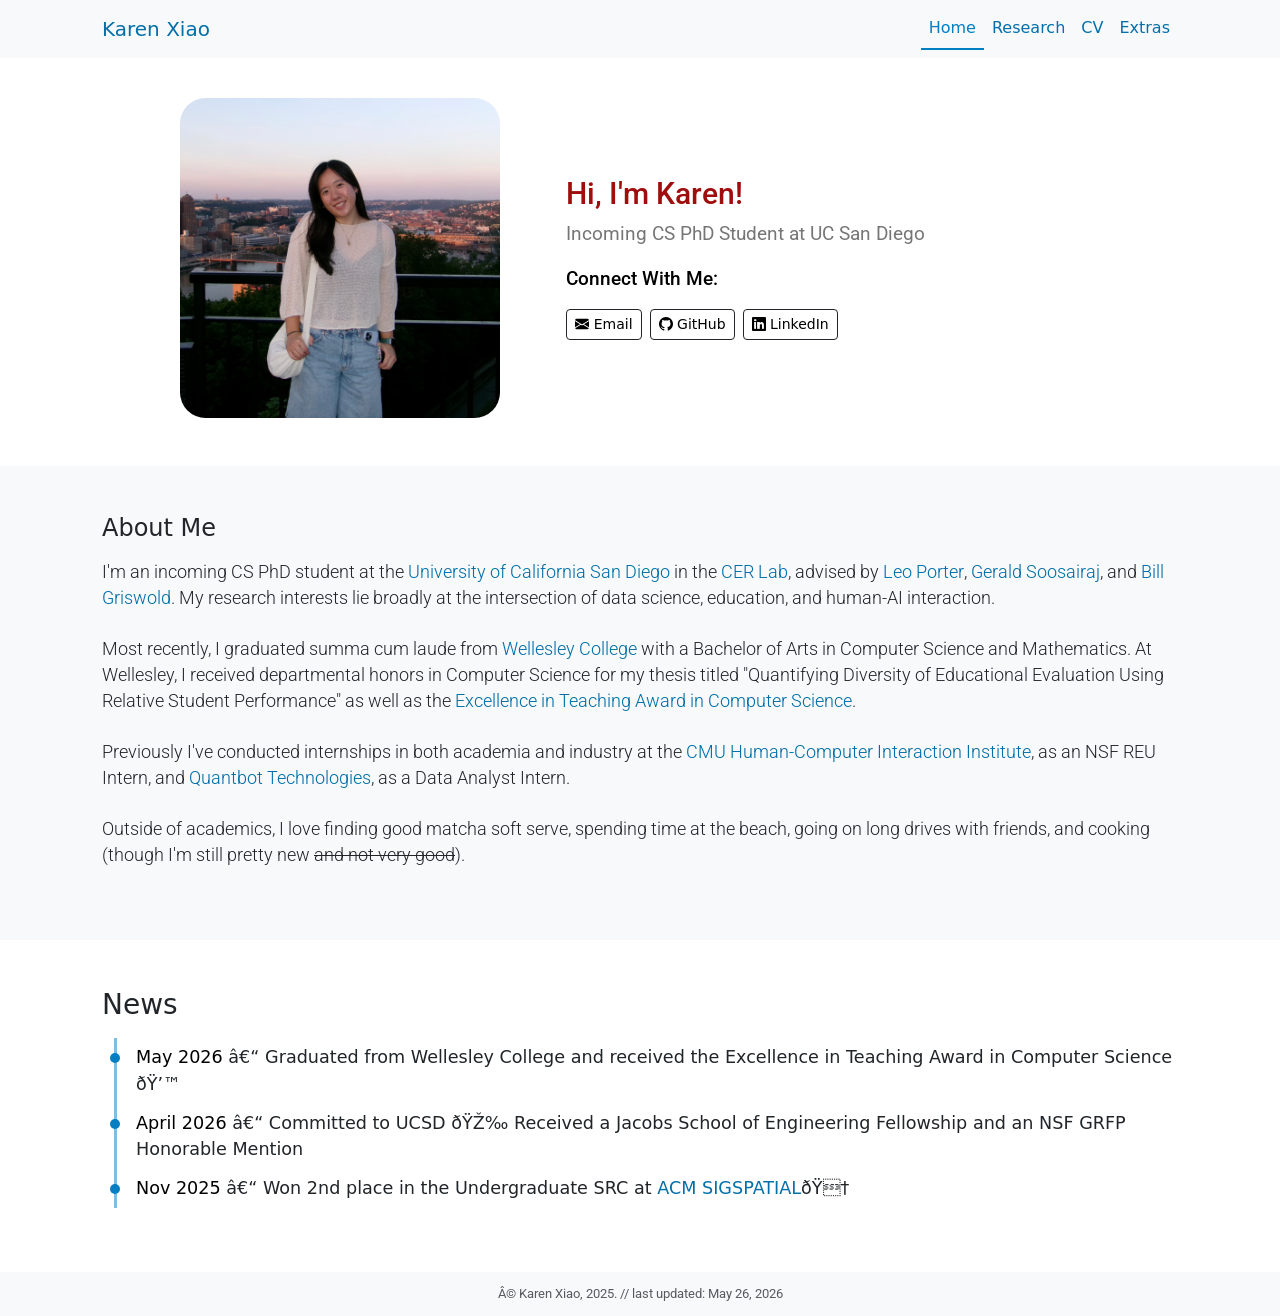
==== index.html @ 6098727d "add photo gallery page" ====
<html lang="en">
    <head>
        <meta name="viewport" content="width=device-width, initial-scale=1">
        <title>Karen Xiao</title>
        <link href="styles.css" rel="stylesheet"/>
        <link rel="icon" href="images/KX.png" type="image/svg+xml">
        <link rel="preconnect" href="https://fonts.googleapis.com">
        <link rel="preconnect" href="https://fonts.gstatic.com" crossorigin>
        <link href="https://fonts.googleapis.com/css2?family=Roboto:ital,wght@0,100..900;1,100..900&display=swap" rel="stylesheet">  
        <link href="https://cdn.jsdelivr.net/npm/bootstrap@5.3.3/dist/css/bootstrap.min.css" rel="stylesheet" integrity="sha384-QWTKZyjpPEjISv5WaRU9OFeRpok6YctnYmDr5pNlyT2bRjXh0JMhjY6hW+ALEwIH" crossorigin="anonymous">
        <link href="https://cdn.jsdelivr.net/npm/bootstrap-icons@1.8.1/font/bootstrap-icons.css" rel="stylesheet" />
    </head>

    <body>
        <main>
            <!-- Navigation -->
            <nav class="navbar navbar-expand-lg navbar-light bg-light fixed-top">
                <div class="container">
                    <a class="navbar-brand" href="index.html">Karen Xiao</a>
                    <button class="navbar-toggler" type="button" data-bs-toggle="collapse" data-bs-target="#navbarSupportedContent" aria-controls="navbarSupportedContent" aria-expanded="false" aria-label="Toggle navigation"><span class="navbar-toggler-icon"></span></button>
                    <div class="collapse navbar-collapse" id="navbarSupportedContent">
                        <ul class="navbar-nav ms-auto mb-2 mb-lg-0">
                            <li class="nav-item"><a class="nav-link active" href="index.html">Home</a></li>
                            <li class="nav-item"><a class="nav-link" href="research.html">Research</a></li>
                            <li class="nav-item"><a class="nav-link" href="CV.html">CV</a></li>
                            <li class="nav-item"><a class="nav-link" href="gallery.html">Extras</a></li>
                        </ul>
                    </div>
                </div>
            </nav>

            <!-- Header-->
            <header class="py-5">
                <div class="container px-5">
                    <div class="row align-items-center">
                        <div class="col-xl-5">
                            <!-- Replace this div with your own photo -->
                            <div class="bg-gradient-primary-to-secondary d-flex justify-content-center">
                                <img src="images/profile-pic.jpg" class="profile pl-2" alt="photo of karen xiao">
                            </div>
                        </div>
                        <div class="col-xl-7">
                            <!-- Header text content-->
                            <div class="text-center text-xl-start py-5">
                                <!-- <div class="tagline">Hello World, my name is</div> -->
                                <!-- <h3 class="introduction mt-2">This is my personal website</h3> -->
                                <h1><span class="title">Hi, I'm Karen!</span></h1>
                                <p><span class="subtitle">Incoming CS PhD Student at UC San Diego</span></p>

                                <p><span class="subtitle" style="color:black; font-weight: 500;">Connect With Me:</span></p>
                                <div class="d-flex gap-2 justify-content-center justify-content-xl-start">
                                    <a class="btn btn-outline-dark btn-sm" href="mailto:kx100@wellesley.edu"><i class="bi bi-envelope-fill"></i>  Email</a>
                                    <a class="btn btn-outline-dark btn-sm" href="https://github.com/xiaokaren" target="_blank" rel="noopener"><i class="bi bi-github"></i>  GitHub</a>
                                    <a class="btn btn-outline-dark btn-sm" href="https://linkedin.com/in/karen-l-xiao" target="_blank" rel="noopener"><i class="bi bi-linkedin"></i>  LinkedIn</a>
                                </div>
                            </div>
                        </div>
                        
                    </div>
                
                </div>

            </header>

            <!-- About Section-->
            <section class="bg-light py-5">
                <div class="container text-left">
                    <h4 class="mb-3">About Me</h4>
                    <p class="lead fw-light mb-4">I'm an incoming CS PhD student at the 
                        <a href="https://cse.ucsd.edu/" target="_blank">University of California San Diego</a> in the 
                        <a href="https://sites.google.com/ucsd.edu/cs-ed-research-group/home" target="_blank">CER Lab</a>, 
                        advised by <a href="https://leoporter.ucsd.edu/" target="_blank">Leo Porter</a>, 
                        <a href="https://geraldsoosairaj.github.io/" target="_blank">Gerald Soosairaj</a>, 
                        and <a href="https://cseweb.ucsd.edu/~wgg/" target="_blank">Bill Griswold</a>. 
                        My research interests lie broadly at the intersection of data science, education, 
                        and human-AI interaction.</p>

                    <p class="lead fw-light mb-4">Most recently, I graduated summa cum laude from 
                        <a href="https://www.wellesley.edu/" target="_blank">Wellesley College</a> with a Bachelor of Arts 
                        in Computer Science and Mathematics. At Wellesley, I received departmental honors in Computer Science
                        for my thesis titled "Quantifying Diversity of Educational Evaluation Using Relative Student Performance" as well as the 
                        <a href="https://www.wellesley.edu/news-events/commencement/student-prizes" target="_blank">
                            Excellence in Teaching Award in Computer Science</a>.
                    </p>

                    <p class="lead fw-light mb-4">Previously I've conducted internships in both academia and industry at the 
                        <a href="https://hcii.cmu.edu/" target="_blank">CMU Human-Computer Interaction Institute</a>, as an NSF REU Intern,
                        and <a href="https://www.quantbot.com/" target="_blank">Quantbot Technologies</a>, as a Data Analyst Intern.</p>

                    <p class="lead fw-light mb-4">Outside of academics, I love finding good matcha soft serve, spending time at the beach, 
                        going on long drives with friends, and cooking (though I'm still pretty new <span class='text-decoration-line-through'>and not very good</span>).</p>
                </div>
            </section>

            <!-- News Section -->
            <section class="py-5">
                <div class="container text-left">
                    <h3 class="mb-3">News</h3>
                    <ul class="news-list lead fw-light">
                        <li><span class="news-dot"></span><span><span class="dates">May 2026</span> – Graduated from Wellesley College and received the Excellence in Teaching Award in Computer Science 💙</span></li> 
                        <li><span class="news-dot"></span><span><span class="dates">April 2026</span> – Committed to UCSD 🎉 Received a Jacobs School of Engineering Fellowship and an NSF GRFP Honorable Mention</span></li>
                        <li><span class="news-dot"></span><span><span class="dates">Nov 2025</span> – Won 2nd place in the Undergraduate SRC at <a href="https://sigspatial2025.sigspatial.org/">ACM SIGSPATIAL</a>🏆</span></li>
                    </ul>
                </div>
            </section>
        </main>

        <footer>
            <p><span class="text-muted">© Karen Xiao, 2025. // last updated: May 26, 2026</span></p>
        </footer>

        <script src="https://cdn.jsdelivr.net/npm/bootstrap@5.3.3/dist/js/bootstrap.bundle.min.js" integrity="sha384-YvpcrYf0tY3lHB60NNkmXc5s9fDVZLESaAA55NDzOxhy9GkcIdslK1eN7N6jIeHz" crossorigin="anonymous"></script>
    </body>
</html>
---- styles.css ----
body{
  font-family: "Roboto", sans-serif;
  padding-top: 50px;
  margin: 0 0px;
}

.container {
  max-width: 1100px !important;
}

.tagline {
  color: #000000;
  border-radius: 0.375rem;
  display: inline-block;
  padding: 5px;
}

.introduction {
  font-weight: 200;
}

.subtitle{
  font-size: 1.2rem;
  color: #767676;
}

.title{
  font-family: "Roboto", sans-serif;  
  color: #9f0d0d;
  font-size: 30px;
}

p {
  font-family: "Roboto", sans-serif;
  font-size: 1.1rem !important;
}

.accent{
  font-family: "Roboto", sans-serif;
  color: #027fc2;
}

.profile {
  position: relative;
  height: 30vw;
  border-radius: 2vw;
  max-height: 20rem;
  max-width: 20rem;
}

.btn-primary {
  background-color: #027fc2 !important;
  border-color: #027fc2 !important;
  color: white !important;
}

.btn-primary:hover {
  background-color: #026fa9 !important;
  color: white !important;
}

.btn-outline-dark:hover {
  background-color: #027fc2  !important; 
  border-color: #027fc2  !important;
  color: white !important;
}

.btn-outline-dark {
  color: black !important;
}

a {
  color: #026fa9 !important;
  text-decoration: none !important;
  transition: color 0.2s ease;
  font-weight: 310;
}

a:hover {
  color: #026fa9 !important;
}

.nav-link.active {
  color: #027fc2 !important;
  border-bottom: 2px solid #027fc2 ;
}

.news-list {
  list-style: none;
  padding-left: 0.5rem;
}

.news-list li {
  display: flex;
  gap: 1rem;
  align-items: baseline;
  padding: 0.4rem 0;
  position: relative;
  font-size: 1.1rem;
}

.news-dot {
  width: 10px;
  height: 10px;
  min-width: 10px;
  background-color: #027fc2;
  border-radius: 50%;
  margin-top: 6px;
  position: relative;
  z-index: 1;
}

.news-list li::before {
  content: "";
  position: absolute;
  top: 0;
  bottom: 0;
  width: 3px;
  left: 3.5px;
  background-color: #027fc2;
  opacity: 0.5;
}

.dates {
  color: #000000 !important;
  font-weight: 500;
}

/* FOOTER */

footer {
    text-align: center;
    padding: 12px;
    background-color: #f8f9fa;
    color: white;
  }
  
footer p {
  margin: 0px 0;
  font-size: 13px !important;
  color: #000000;
}

.pub-card {
  padding: 1rem 1.25rem;
  border: 0.5px solid #e0e0e0;
  border-radius: 12px;
  border-left: 3px solid #027fc2;
  background-color: #ffffff;
  transition: box-shadow 0.2s ease, transform 0.2s ease;
}

.pub-card:hover {
  box-shadow: 0 4px 16px rgba(2, 127, 194, 0.12);
  transform: translateY(-2px);
}

.pub-title {
  font-weight: 500;
  font-size: 0.95rem;
  color: #000;
  margin-bottom: 4px;
}

.pub-authors {
  font-size: 0.82rem;
  color: #555;
  margin-bottom: 2px;
}

.pub-venue {
  font-size: 0.82rem;
  font-style: italic;
  color: #027fc2;
  margin-bottom: 6px;
}

.pub-card .btn-sm {
  font-size: 0.75rem;
  border-radius: 20px;
  padding: 2px 10px;
}

/* Map */
#map {
  width: 100%;
  height: 480px;
  border-radius: 12px;
  border: 0.5px solid #e0e0e0;
  z-index: 1;
}

.map-legend-item {
  display: flex;
  align-items: center;
  gap: 6px;
  font-size: 0.85rem;
  color: #555;
}

.map-dot {
  width: 12px;
  height: 12px;
  border-radius: 50%;
  display: inline-block;
  border: 2px solid white;
  box-shadow: 0 1px 3px rgba(0,0,0,0.2);
}

.map-dot.lived { background: #027fc2; }
.map-dot.visited { background: #5DCAA5; }

.map-stat {
  background: var(--color-background-secondary, #f8f9fa);
  border: 0.5px solid #e0e0e0;
  border-radius: 12px;
  padding: 0.9rem 1rem;
  text-align: center;
}

.map-stat-number {
  font-size: 1.6rem;
  font-weight: 500;
  color: #027fc2;
}

.map-stat-label {
  font-size: 0.78rem;
  color: #767676;
}

.leaflet-popup-content-wrapper {
  border-radius: 16px !important;
  box-shadow: 0 8px 24px rgba(0,0,0,0.12) !important;
  border: none !important;
  padding: 0 !important;
  overflow: hidden;
}

.leaflet-popup-content {
  margin: 0 !important;
  width: auto !important;
}

.leaflet-popup-tip {
  background: white !important;
}

.map-popup {
  font-family: "Roboto", sans-serif;
  min-width: 200px;
}

.map-popup-header {
  background: #027fc2;
  color: white;
  padding: 10px 14px;
}

.map-popup-title {
  font-size: 0.95rem;
  font-weight: 500;
  margin: 0;
}

.map-popup-note {
  font-size: 0.75rem;
  opacity: 0.85;
  margin-top: 2px;
}

.map-popup-body {
  padding: 10px 12px;
}

.map-popup-thumbs {
  display: flex;
  gap: 6px;
  flex-wrap: wrap;
}

.map-thumb {
  width: 64px;
  height: 64px;
  object-fit: cover;
  border-radius: 8px;
  cursor: pointer;
  border: 2px solid transparent;
  transition: border-color 0.2s ease, transform 0.2s ease;
}

.map-thumb:hover {
  border-color: #027fc2;
  transform: scale(1.05);
}

.map-popup-no-photos {
  font-size: 0.78rem;
  color: #aaa;
  font-style: italic;
}

.map-popup-more {
  font-size: 0.72rem;
  color: #767676;
  margin-top: 6px;
}

.travel-quote {
  /* border-left: 3px solid #027fc2; */
  padding: 0.4rem 0 0.4rem 1rem;
  margin: 0.5rem 0 1rem;
}

.travel-quote p {
  font-size: 0.6rem;
  color: #767676;
  font-style: italic;
  margin: 0;
}

.travel-quote footer {
  font-size: 0.78rem;
  background-color: white !important;
  color: #767676;
  /* margin-top: 4px; */
  text-align: right;
}
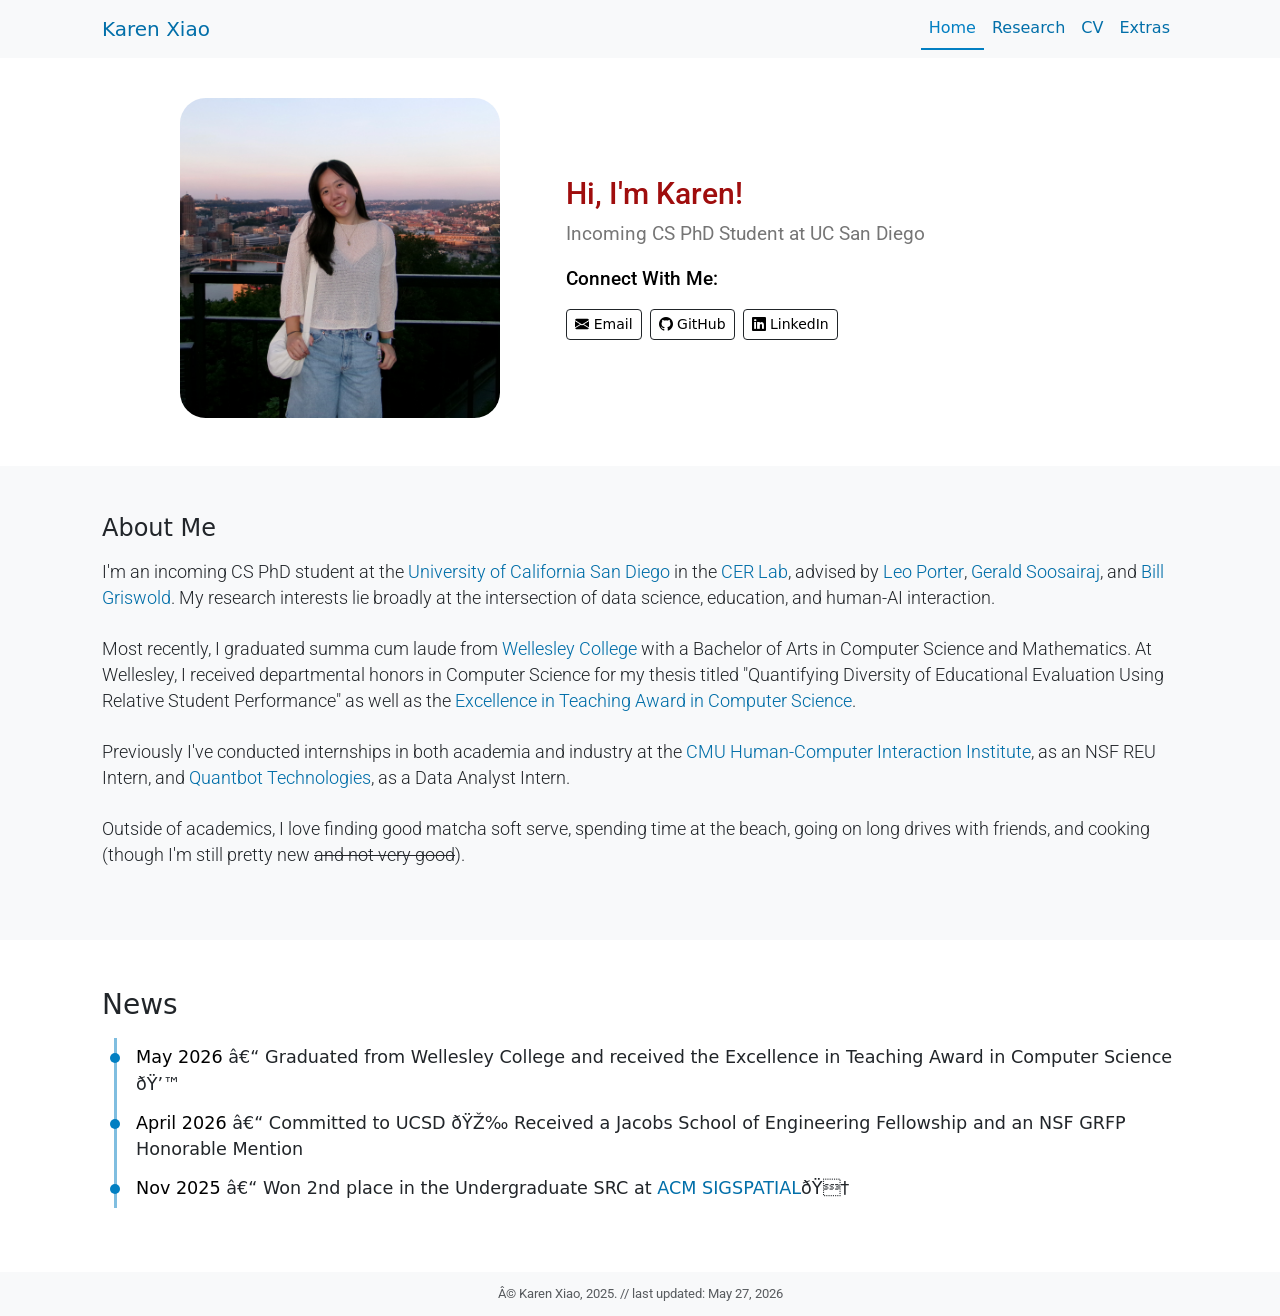
==== commit fb2aebe0: "fix gallery paths" ====
--- a/index.html
+++ b/index.html
@@ -106,7 +106,7 @@
         </main>
 
         <footer>
-            <p><span class="text-muted">© Karen Xiao, 2025. // last updated: May 26, 2026</span></p>
+            <p><span class="text-muted">© Karen Xiao, 2025. // last updated: May 27, 2026</span></p>
         </footer>
 
         <script src="https://cdn.jsdelivr.net/npm/bootstrap@5.3.3/dist/js/bootstrap.bundle.min.js" integrity="sha384-YvpcrYf0tY3lHB60NNkmXc5s9fDVZLESaAA55NDzOxhy9GkcIdslK1eN7N6jIeHz" crossorigin="anonymous"></script>
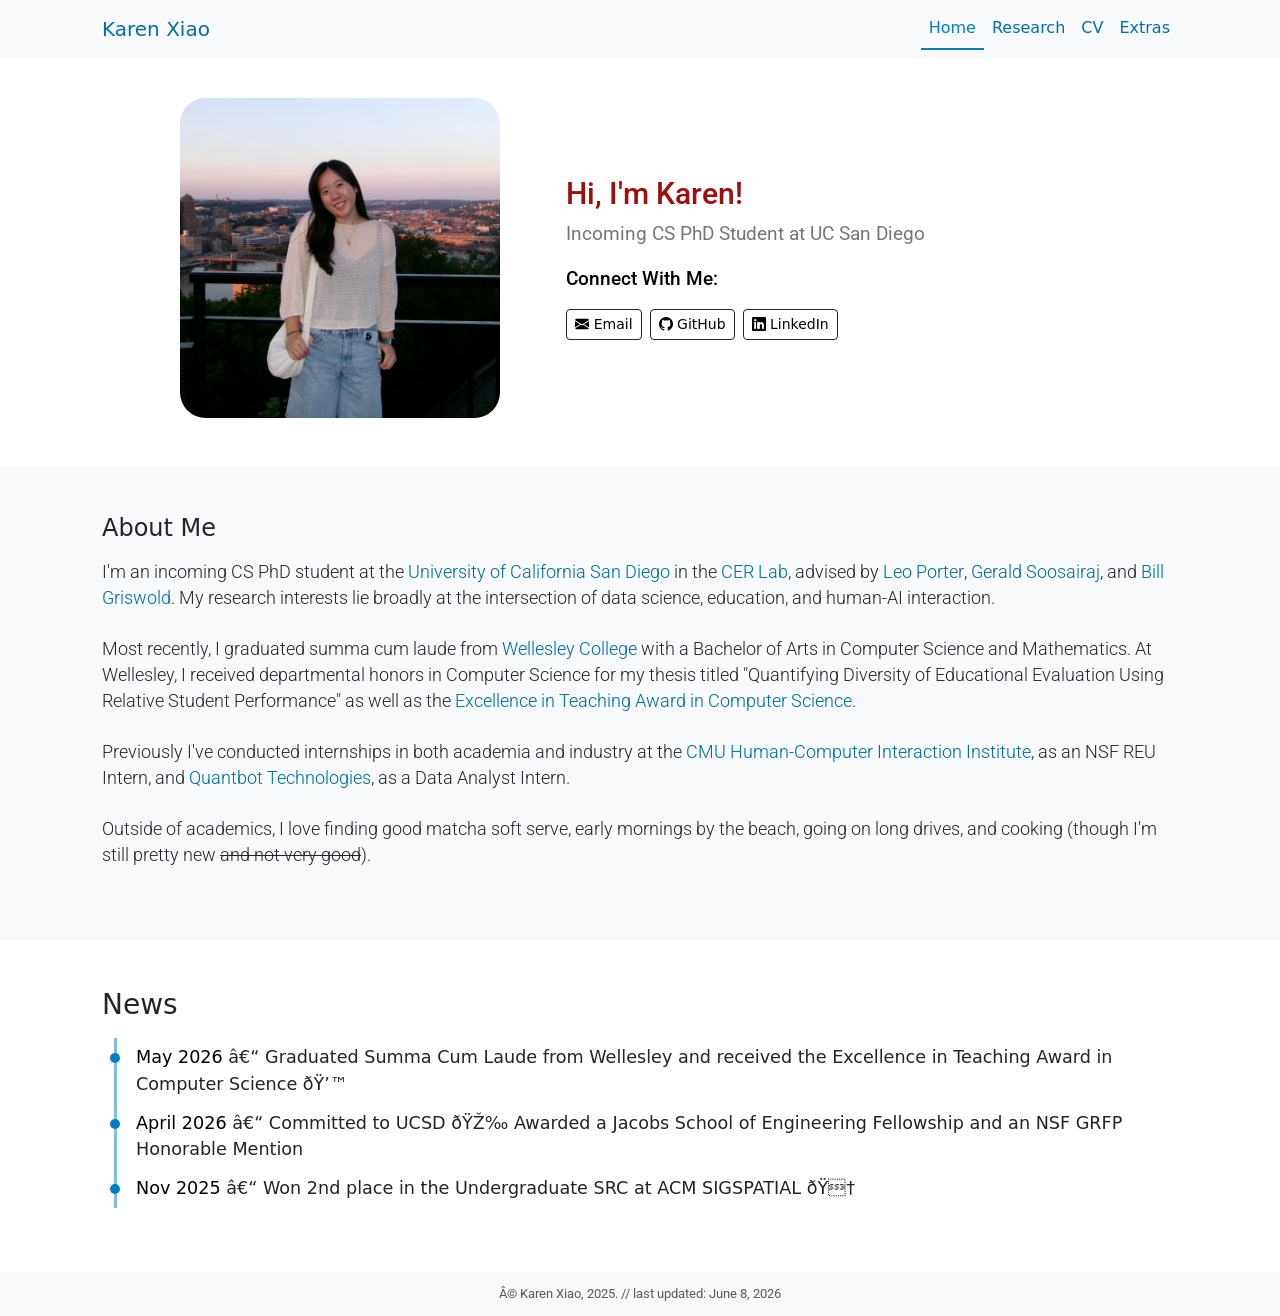
==== commit a3faf96e: "add more images" ====
--- a/index.html
+++ b/index.html
@@ -87,8 +87,8 @@
                         <a href="https://hcii.cmu.edu/" target="_blank">CMU Human-Computer Interaction Institute</a>, as an NSF REU Intern,
                         and <a href="https://www.quantbot.com/" target="_blank">Quantbot Technologies</a>, as a Data Analyst Intern.</p>
 
-                    <p class="lead fw-light mb-4">Outside of academics, I love finding good matcha soft serve, spending time at the beach, 
-                        going on long drives with friends, and cooking (though I'm still pretty new <span class='text-decoration-line-through'>and not very good</span>).</p>
+                    <p class="lead fw-light mb-4">Outside of academics, I love finding good matcha soft serve, early mornings by the beach, 
+                        going on long drives, and cooking (though I'm still pretty new <span class='text-decoration-line-through'>and not very good</span>).</p>
                 </div>
             </section>
 
@@ -97,16 +97,16 @@
                 <div class="container text-left">
                     <h3 class="mb-3">News</h3>
                     <ul class="news-list lead fw-light">
-                        <li><span class="news-dot"></span><span><span class="dates">May 2026</span> – Graduated from Wellesley College and received the Excellence in Teaching Award in Computer Science 💙</span></li> 
-                        <li><span class="news-dot"></span><span><span class="dates">April 2026</span> – Committed to UCSD 🎉 Received a Jacobs School of Engineering Fellowship and an NSF GRFP Honorable Mention</span></li>
-                        <li><span class="news-dot"></span><span><span class="dates">Nov 2025</span> – Won 2nd place in the Undergraduate SRC at <a href="https://sigspatial2025.sigspatial.org/">ACM SIGSPATIAL</a>🏆</span></li>
+                        <li><span class="news-dot"></span><span><span class="dates">May 2026</span> – Graduated Summa Cum Laude from Wellesley and received the Excellence in Teaching Award in Computer Science 💙</span></li> 
+                        <li><span class="news-dot"></span><span><span class="dates">April 2026</span> – Committed to UCSD 🎉 Awarded a Jacobs School of Engineering Fellowship and an NSF GRFP Honorable Mention</span></li>
+                        <li><span class="news-dot"></span><span><span class="dates">Nov 2025</span> – Won 2nd place in the Undergraduate SRC at ACM SIGSPATIAL 🏆</span></li>
                     </ul>
                 </div>
             </section>
         </main>
 
         <footer>
-            <p><span class="text-muted">© Karen Xiao, 2025. // last updated: May 27, 2026</span></p>
+            <p><span class="text-muted">© Karen Xiao, 2025. // last updated: June 8, 2026</span></p>
         </footer>
 
         <script src="https://cdn.jsdelivr.net/npm/bootstrap@5.3.3/dist/js/bootstrap.bundle.min.js" integrity="sha384-YvpcrYf0tY3lHB60NNkmXc5s9fDVZLESaAA55NDzOxhy9GkcIdslK1eN7N6jIeHz" crossorigin="anonymous"></script>
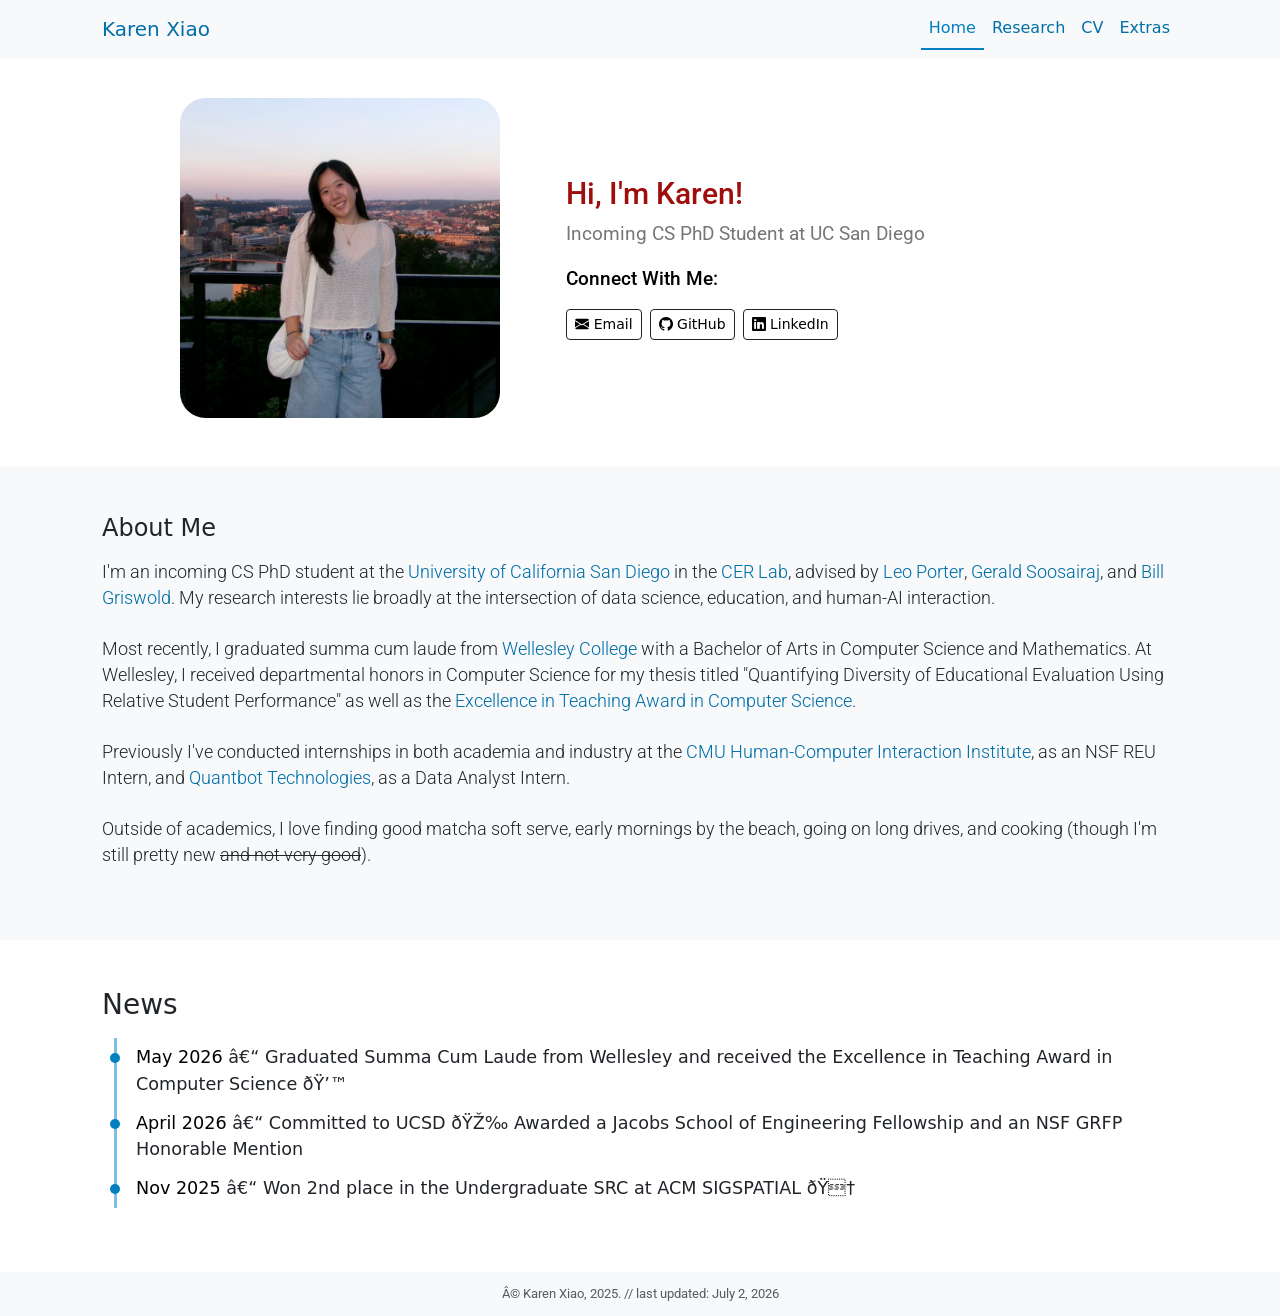
==== commit a6c7645f: "add new film" ====
--- a/index.html
+++ b/index.html
@@ -106,7 +106,7 @@
         </main>
 
         <footer>
-            <p><span class="text-muted">© Karen Xiao, 2025. // last updated: June 8, 2026</span></p>
+            <p><span class="text-muted">© Karen Xiao, 2025. // last updated: July 2, 2026</span></p>
         </footer>
 
         <script src="https://cdn.jsdelivr.net/npm/bootstrap@5.3.3/dist/js/bootstrap.bundle.min.js" integrity="sha384-YvpcrYf0tY3lHB60NNkmXc5s9fDVZLESaAA55NDzOxhy9GkcIdslK1eN7N6jIeHz" crossorigin="anonymous"></script>
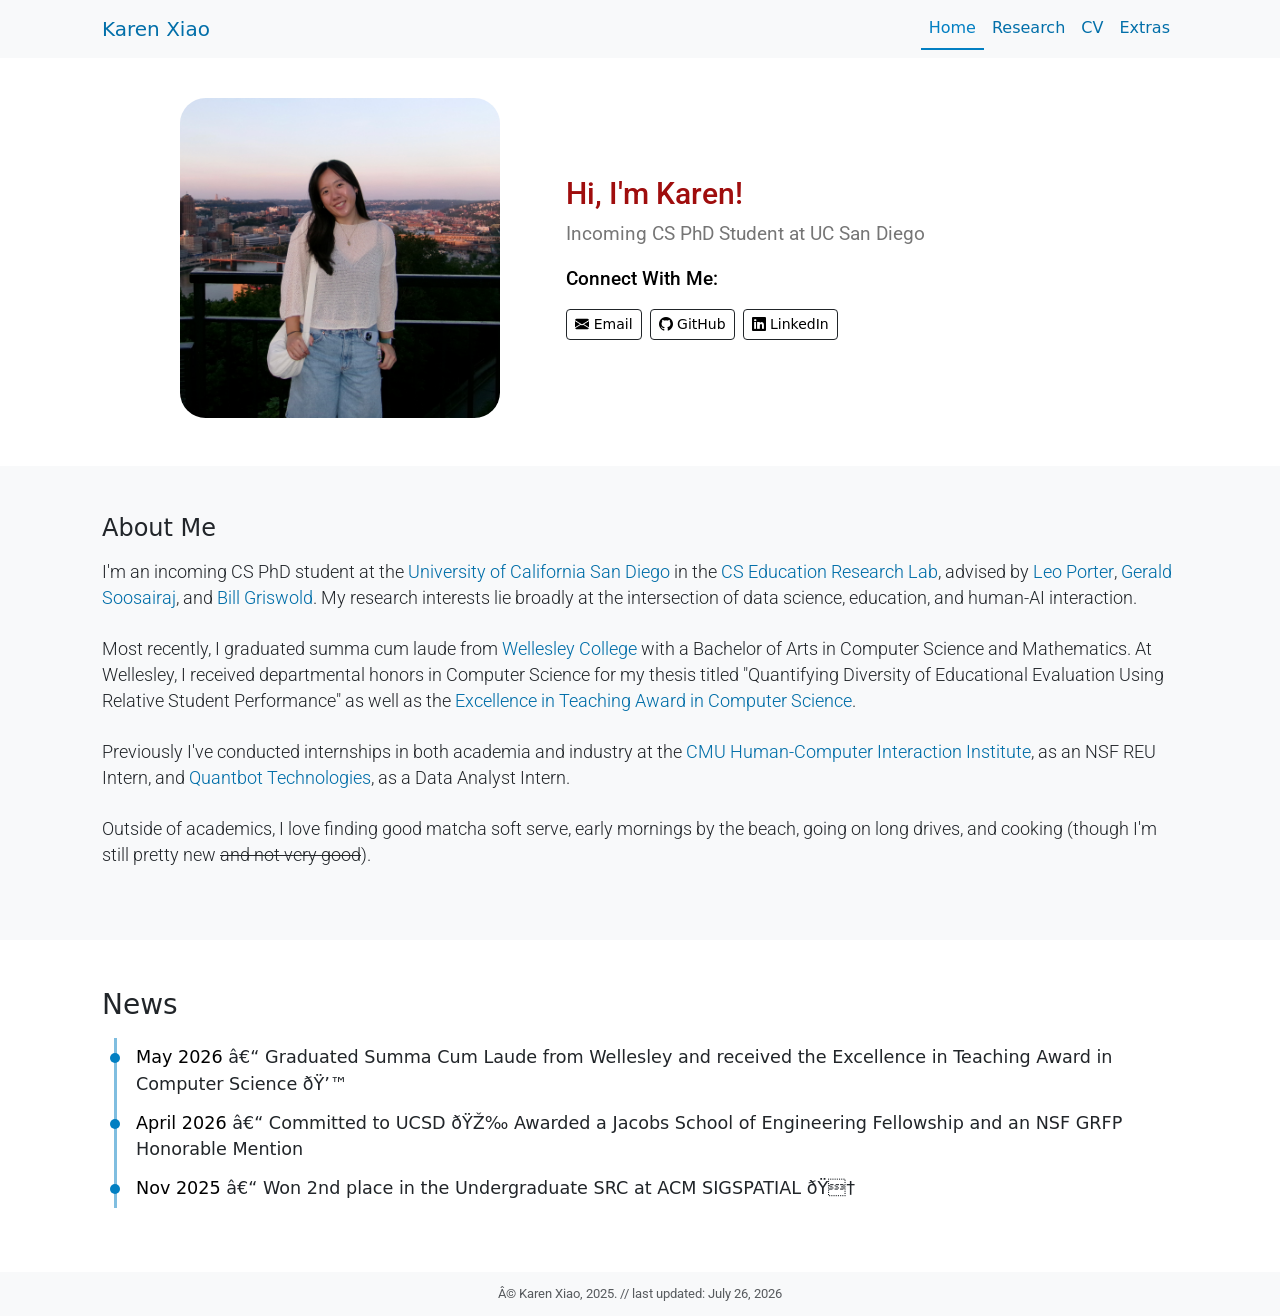
==== commit 07b17d58: "change titles" ====
--- a/index.html
+++ b/index.html
@@ -68,7 +68,7 @@
                     <h4 class="mb-3">About Me</h4>
                     <p class="lead fw-light mb-4">I'm an incoming CS PhD student at the 
                         <a href="https://cse.ucsd.edu/" target="_blank">University of California San Diego</a> in the 
-                        <a href="https://sites.google.com/ucsd.edu/cs-ed-research-group/home" target="_blank">CER Lab</a>, 
+                        <a href="https://sites.google.com/ucsd.edu/cs-ed-research-group/home" target="_blank">CS Education Research Lab</a>, 
                         advised by <a href="https://leoporter.ucsd.edu/" target="_blank">Leo Porter</a>, 
                         <a href="https://geraldsoosairaj.github.io/" target="_blank">Gerald Soosairaj</a>, 
                         and <a href="https://cseweb.ucsd.edu/~wgg/" target="_blank">Bill Griswold</a>. 
@@ -106,7 +106,7 @@
         </main>
 
         <footer>
-            <p><span class="text-muted">© Karen Xiao, 2025. // last updated: July 2, 2026</span></p>
+            <p><span class="text-muted">© Karen Xiao, 2025. // last updated: July 26, 2026</span></p>
         </footer>
 
         <script src="https://cdn.jsdelivr.net/npm/bootstrap@5.3.3/dist/js/bootstrap.bundle.min.js" integrity="sha384-YvpcrYf0tY3lHB60NNkmXc5s9fDVZLESaAA55NDzOxhy9GkcIdslK1eN7N6jIeHz" crossorigin="anonymous"></script>
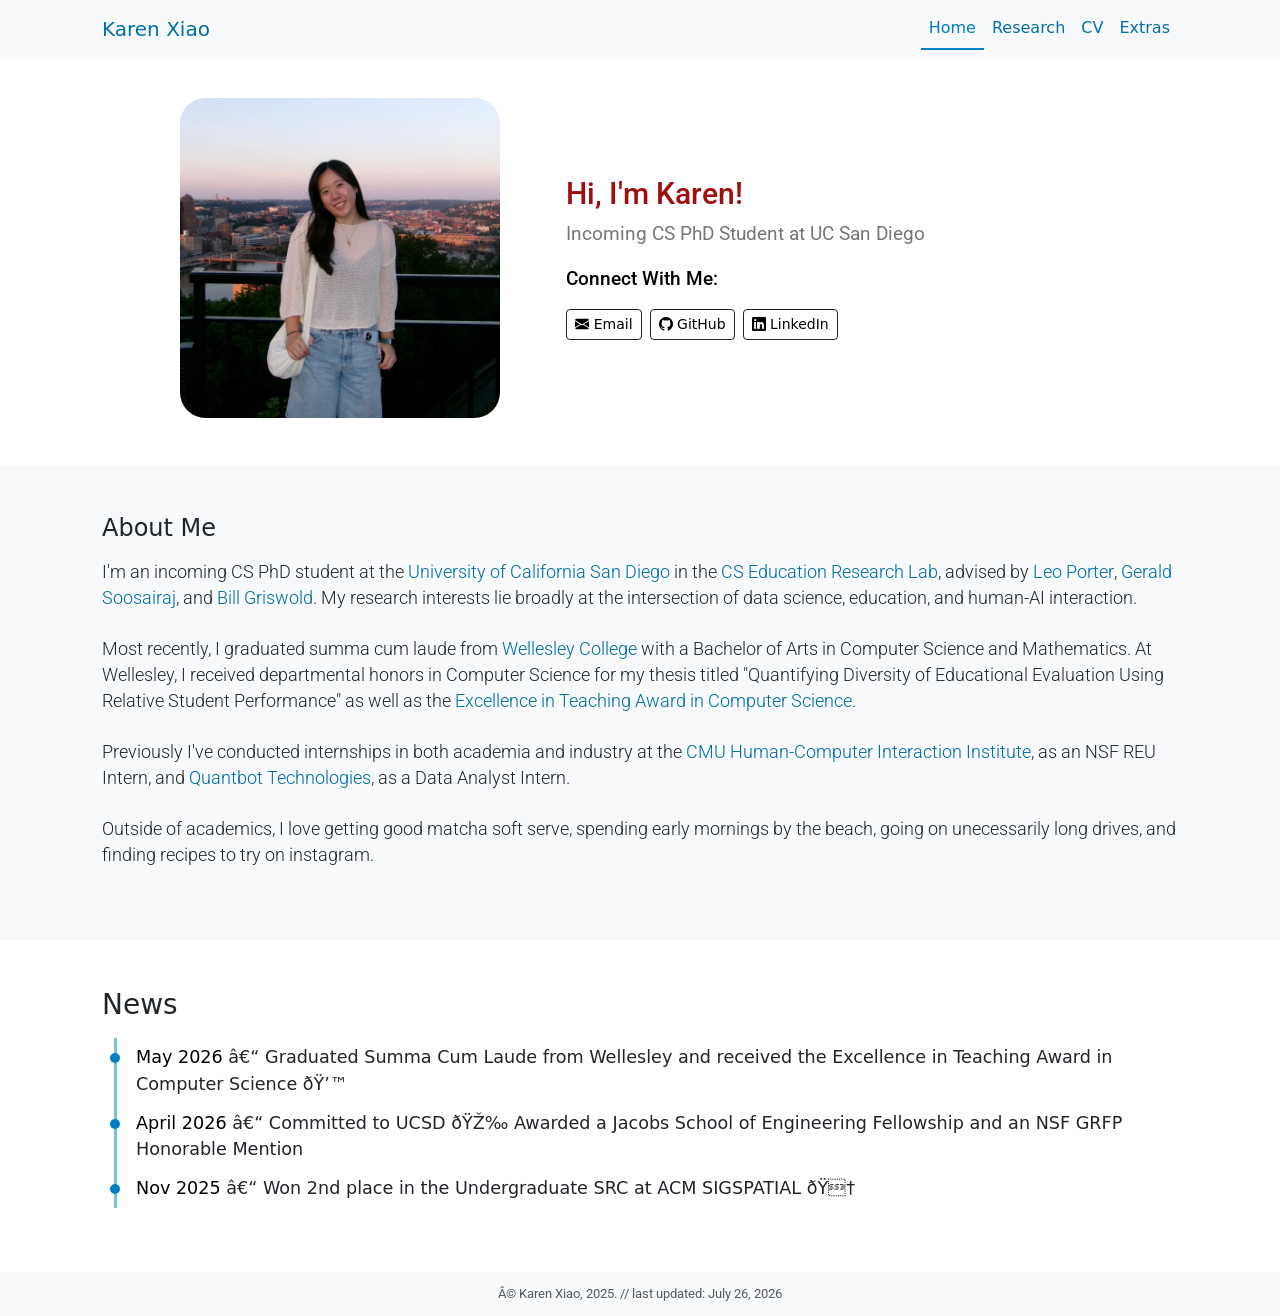
==== commit 24d2c229: "caption changes" ====
--- a/index.html
+++ b/index.html
@@ -87,8 +87,8 @@
                         <a href="https://hcii.cmu.edu/" target="_blank">CMU Human-Computer Interaction Institute</a>, as an NSF REU Intern,
                         and <a href="https://www.quantbot.com/" target="_blank">Quantbot Technologies</a>, as a Data Analyst Intern.</p>
 
-                    <p class="lead fw-light mb-4">Outside of academics, I love finding good matcha soft serve, early mornings by the beach, 
-                        going on long drives, and cooking (though I'm still pretty new <span class='text-decoration-line-through'>and not very good</span>).</p>
+                    <p class="lead fw-light mb-4">Outside of academics, I love getting good matcha soft serve, spending early mornings by the beach, 
+                        going on unecessarily long drives, and finding recipes to try on instagram.</p>
                 </div>
             </section>
 
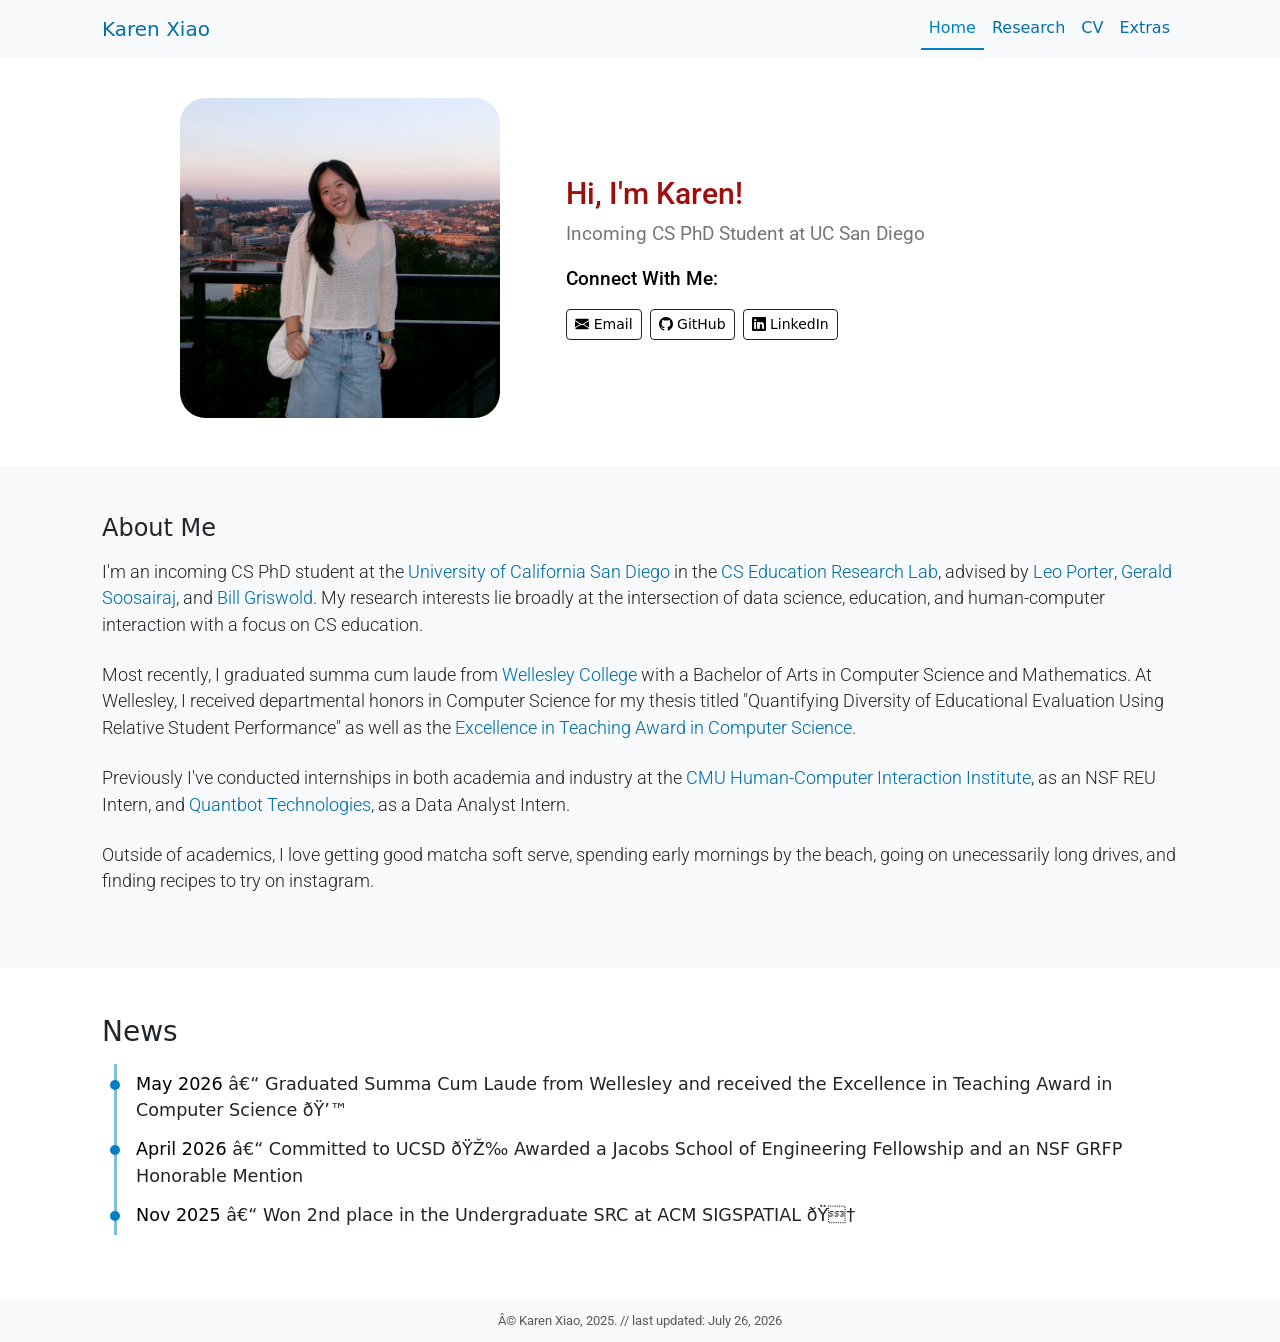
==== commit b0289bea: "update bio" ====
--- a/index.html
+++ b/index.html
@@ -73,7 +73,7 @@
                         <a href="https://geraldsoosairaj.github.io/" target="_blank">Gerald Soosairaj</a>, 
                         and <a href="https://cseweb.ucsd.edu/~wgg/" target="_blank">Bill Griswold</a>. 
                         My research interests lie broadly at the intersection of data science, education, 
-                        and human-AI interaction.</p>
+                        and human-computer interaction with a focus on CS education.</p>
 
                     <p class="lead fw-light mb-4">Most recently, I graduated summa cum laude from 
                         <a href="https://www.wellesley.edu/" target="_blank">Wellesley College</a> with a Bachelor of Arts 
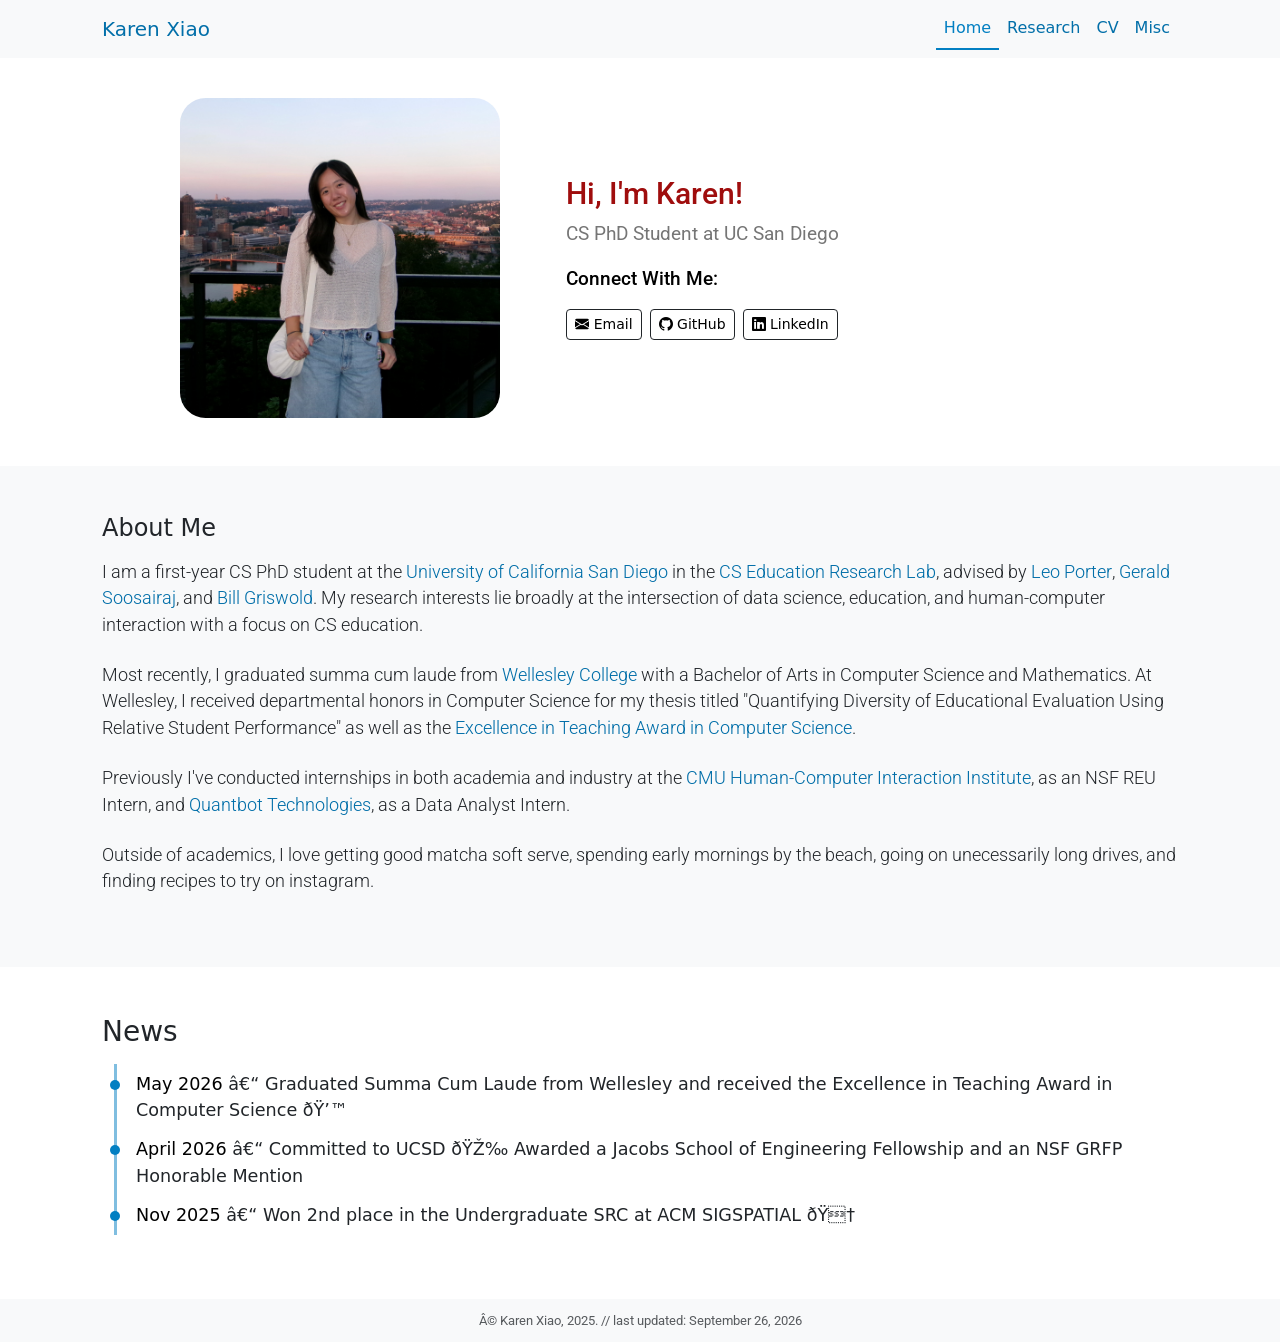
==== commit d71bedd4: "update header" ====
--- a/index.html
+++ b/index.html
@@ -23,7 +23,7 @@
                             <li class="nav-item"><a class="nav-link active" href="index.html">Home</a></li>
                             <li class="nav-item"><a class="nav-link" href="research.html">Research</a></li>
                             <li class="nav-item"><a class="nav-link" href="CV.html">CV</a></li>
-                            <li class="nav-item"><a class="nav-link" href="gallery.html">Extras</a></li>
+                            <li class="nav-item"><a class="nav-link" href="gallery.html">Misc</a></li>
                         </ul>
                     </div>
                 </div>
@@ -45,7 +45,7 @@
                                 <!-- <div class="tagline">Hello World, my name is</div> -->
                                 <!-- <h3 class="introduction mt-2">This is my personal website</h3> -->
                                 <h1><span class="title">Hi, I'm Karen!</span></h1>
-                                <p><span class="subtitle">Incoming CS PhD Student at UC San Diego</span></p>
+                                <p><span class="subtitle">CS PhD Student at UC San Diego</span></p>
 
                                 <p><span class="subtitle" style="color:black; font-weight: 500;">Connect With Me:</span></p>
                                 <div class="d-flex gap-2 justify-content-center justify-content-xl-start">
@@ -66,7 +66,7 @@
             <section class="bg-light py-5">
                 <div class="container text-left">
                     <h4 class="mb-3">About Me</h4>
-                    <p class="lead fw-light mb-4">I'm an incoming CS PhD student at the 
+                    <p class="lead fw-light mb-4">I am a first-year CS PhD student at the 
                         <a href="https://cse.ucsd.edu/" target="_blank">University of California San Diego</a> in the 
                         <a href="https://sites.google.com/ucsd.edu/cs-ed-research-group/home" target="_blank">CS Education Research Lab</a>, 
                         advised by <a href="https://leoporter.ucsd.edu/" target="_blank">Leo Porter</a>, 
@@ -106,7 +106,7 @@
         </main>
 
         <footer>
-            <p><span class="text-muted">© Karen Xiao, 2025. // last updated: July 26, 2026</span></p>
+            <p><span class="text-muted">© Karen Xiao, 2025. // last updated: September 26, 2026</span></p>
         </footer>
 
         <script src="https://cdn.jsdelivr.net/npm/bootstrap@5.3.3/dist/js/bootstrap.bundle.min.js" integrity="sha384-YvpcrYf0tY3lHB60NNkmXc5s9fDVZLESaAA55NDzOxhy9GkcIdslK1eN7N6jIeHz" crossorigin="anonymous"></script>
